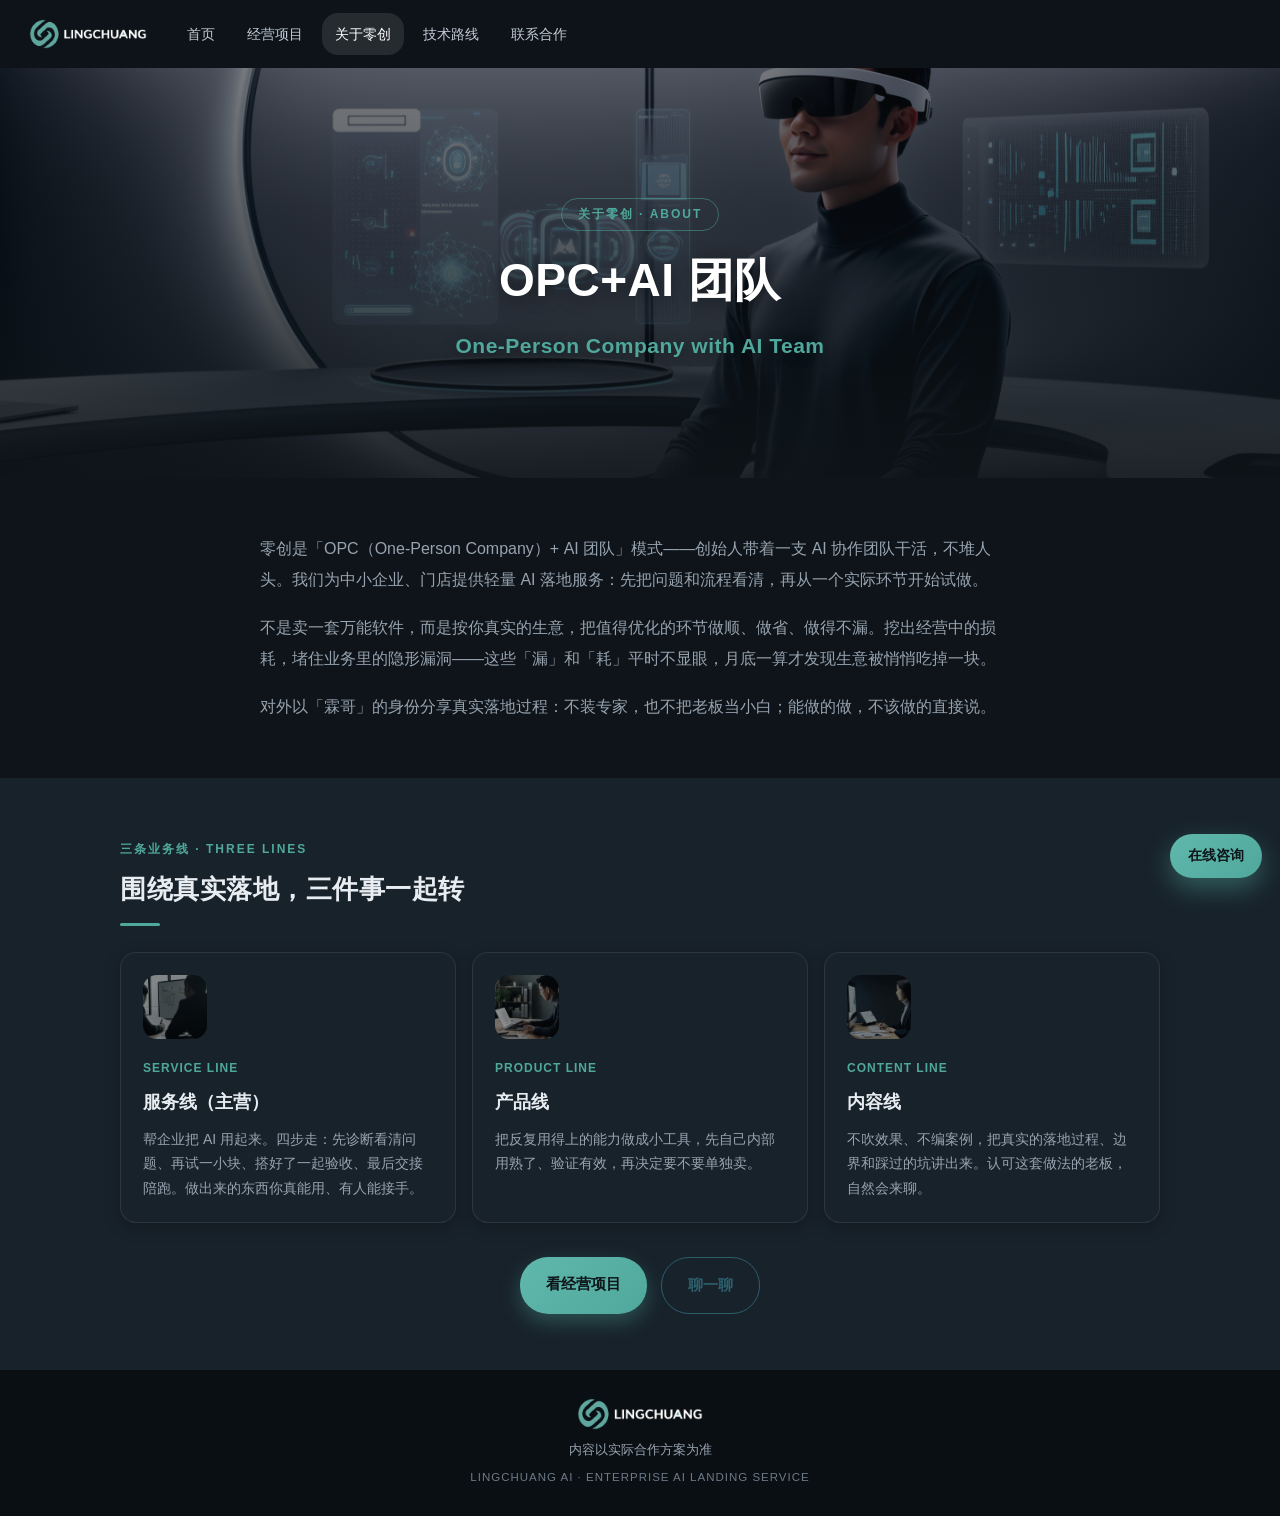
==== about.html @ 77841165 "零创官网 v3.0：星座图谱技术路线+合作底线+字体修复+联系页优化" ====
<!DOCTYPE html>
<html lang="zh-CN">
<head>
<meta charset="UTF-8">
<meta name="viewport" content="width=device-width, initial-scale=1.0">
<title>关于零创 · OPC + AI 团队</title>
<meta name="description" content="关于零创——OPC + AI 团队模式，按你真实的生意把值得优化的环节做顺、做省、做得不漏。服务线／产品线／内容线三线并行。">
<link rel="stylesheet" href="style.css">
  <link rel="icon" href="assets/logo/logo-icon-darkbg.png">
</head>
<body>
<nav class="site-nav">
  <a class="brand" href="index.html"><img src="assets/logo/logo-white.png" alt="零创 AI 企业落地服务"></a>
  <a href="index.html">首页</a>
  <a href="services.html">经营项目</a>
  <a href="about.html" class="active">关于零创</a>
  <a href="tech.html">技术路线</a>
  <a href="contact.html">联系合作</a>
</nav>

<section class="hero">
  <picture class="hero-bg">
    <img src="assets/about-hero.jpg" alt="" fetchpriority="high" decoding="async">
  </picture>
  <div class="hero-inner">
    <span class="badge">关于零创 · ABOUT</span>
    <h1>OPC+AI 团队</h1>
    <p class="hl-sub">One-Person Company with AI Team</p>
  </div>
</section>

<section class="section">
  <div class="container">
    <p class="about-lead">零创是「OPC（One-Person Company）+ AI 团队」模式——创始人带着一支 AI 协作团队干活，不堆人头。我们为中小企业、门店提供轻量 AI 落地服务：先把问题和流程看清，再从一个实际环节开始试做。</p>
    <p class="about-lead" style="margin-top:18px">不是卖一套万能软件，而是按你真实的生意，把值得优化的环节做顺、做省、做得不漏。挖出经营中的损耗，堵住业务里的隐形漏洞——这些「漏」和「耗」平时不显眼，月底一算才发现生意被悄悄吃掉一块。</p>
    <p class="about-lead" style="margin-top:18px">对外以「霖哥」的身份分享真实落地过程：不装专家，也不把老板当小白；能做的做，不该做的直接说。</p>
  </div>
</section>

<section class="section alt">
  <div class="container">
    <span class="eyebrow">三条业务线 · THREE LINES</span>
    <h2 class="h2">围绕真实落地，三件事一起转</h2>
    <div class="rule"></div>
    <div class="lines">
      <div class="line"><img loading="lazy" decoding="async" src="assets/dir_A.jpg"><div class="tag">SERVICE LINE</div><h3>服务线（主营）</h3><p>帮企业把 AI 用起来。四步走：先诊断看清问题、再试一小块、搭好了一起验收、最后交接陪跑。做出来的东西你真能用、有人能接手。</p></div>
      <div class="line"><img loading="lazy" decoding="async" src="assets/dir_B.jpg"><div class="tag">PRODUCT LINE</div><h3>产品线</h3><p>把反复用得上的能力做成小工具，先自己内部用熟了、验证有效，再决定要不要单独卖。</p></div>
      <div class="line"><img loading="lazy" decoding="async" src="assets/dir_C.jpg"><div class="tag">CONTENT LINE</div><h3>内容线</h3><p>不吹效果、不编案例，把真实的落地过程、边界和踩过的坑讲出来。认可这套做法的老板，自然会来聊。</p></div>
    </div>
    <div class="cta" style="margin-top:34px">
      <a class="btn btn-gold" href="services.html">看经营项目</a>
      <a class="btn btn-line" href="contact.html" style="border-color:var(--blue);color:var(--blue)">聊一聊</a>
    </div>
  </div>
</section>

<footer class="site-foot">
  <p><img class="foot-logo" src="assets/logo/logo-white.png" alt="零创 AI 企业落地服务"></p>
  <p>内容以实际合作方案为准</p>
  <p class="foot-en">LingChuang AI · Enterprise AI Landing Service</p>
</footer>

<button class="chat-fab" id="openChatBtn">在线咨询</button>

<script src="https://o.alicdn.com/appflow/chatbot/v1/AppflowChatSDK.js"></script>
<script>
  window.APPFLOW_CHAT_SDK.init({
    integrateConfig: {
      integrateId: 'cit-01083cbaf1fa46d0a3d8',
      domain: { requestDomain: 'https://1179180491329380.appflow.aliyunnest.com' }
    }
  });
</script>
<div class="chat-mask" id="chatMask"></div>
<div class="chat-panel" id="chatPanel">
  <div class="bar"><span>零创 AI 在线助手</span><div class="x" id="chatClose">×</div></div>
  <iframe src="https://1179180491329380.appflow.aliyunnest.com/webhook/home/b271bff17b8977775b9dcb58c8df6db574f133b3588fff1a439ec6384c709ce7919f0ac040108968f5/index" width="100%" height="100%" frameborder="0"></iframe>
</div>
<script>
  (function(){
    var panel=document.getElementById('chatPanel'),mask=document.getElementById('chatMask'),btn=document.getElementById('openChatBtn'),x=document.getElementById('chatClose');
    function open(){panel.classList.add('open');mask.classList.add('open');}
    function close(){panel.classList.remove('open');mask.classList.remove('open');}
    if(btn){btn.addEventListener('click',function(e){e.preventDefault();open();});}
    x.addEventListener('click',close);
    mask.addEventListener('click',close);
  })();
</script>
</body>
</html>
---- style.css ----
:root{
  --bg:#0E1419; --card:#18222B; --soft:#1E2A35;
  --ink:#E8EDF2; --muted:#97A3B0; --line:rgba(255,255,255,.09);
  --accent:#4FA89B; --accent-2:#5FB8AB; --blue:#2C5E6B;
  --gold:var(--accent); --navy:#0E1419;
  --maxw:1080px;
}
*{box-sizing:border-box;margin:0;padding:0;-webkit-tap-highlight-color:transparent}
html{scroll-behavior:smooth}
body{
  font-family:-apple-system,BlinkMacSystemFont,"PingFang SC","Hiragino Sans GB","Source Han Sans SC","Noto Sans CJK SC","Microsoft YaHei",sans-serif;
  color:var(--ink);background:var(--bg);line-height:1.75;font-size:16px;-webkit-font-smoothing:antialiased;
}
img{display:block;max-width:100%;height:auto}
a{color:inherit;text-decoration:none}
h1,h2,h3,h4,.sans{font-family:-apple-system,BlinkMacSystemFont,"PingFang SC","Hiragino Sans GB","Microsoft YaHei",sans-serif}
.container{max-width:var(--maxw);margin:0 auto;padding:0 20px}

/* 导航 */
.site-nav{position:sticky;top:0;z-index:50;background:rgba(14,20,25,.94);backdrop-filter:blur(8px);color:#E8EDF2;display:flex;align-items:center;gap:6px;padding:10px 16px;overflow-x:auto;font-size:14px}
.site-nav .brand{font-weight:800;color:var(--accent);white-space:nowrap;margin-right:8px;letter-spacing:1px;font-size:16px}
.site-nav .brand img{height:30px;width:auto;display:block;vertical-align:middle}
.site-nav a{padding:9px 13px;border-radius:16px;white-space:nowrap;color:#C2CCD8;font-weight:500}
.site-nav a:hover,.site-nav a.active{background:rgba(255,255,255,.10);color:#fff}

/* 通用区块 */
.section{padding:56px 0}
.section.alt{background:var(--card)}
.eyebrow{display:inline-block;color:var(--accent);font-weight:700;font-size:12px;letter-spacing:2px;text-transform:uppercase;margin-bottom:12px}
.h2{font-size:26px;font-weight:800;color:var(--ink);line-height:1.35;letter-spacing:.5px}
.h2 .sub{display:block;font-family:-apple-system,BlinkMacSystemFont,"PingFang SC","Hiragino Sans GB","Source Han Sans SC",sans-serif;font-size:15px;font-weight:500;color:var(--muted);margin-top:10px;line-height:1.7}
.rule{width:40px;height:3px;background:var(--accent);border-radius:2px;margin:16px 0 26px}
.lead{color:var(--muted);font-size:15px;line-height:1.85}

/* hero：全幅背景图 + 遮罩压字（双版本响应式，小图 P0 交付 hero-desktop.jpg / hero-mobile.jpg） */
.hero{position:relative;isolation:isolate;overflow:hidden;background:#0E1419;color:#fff;padding:88px 20px 78px;text-align:center}
.hero-bg{position:absolute;inset:0;z-index:-2;display:block}
.hero-bg img{display:block;width:100%;height:100%;object-fit:cover;object-position:center 32%;margin:0;max-width:none;border:0;border-radius:0;box-shadow:none}
.hero::after{content:"";position:absolute;inset:0;z-index:-1;background:linear-gradient(180deg,rgba(8,12,18,.55) 0%,rgba(10,16,22,.72) 52%,rgba(14,20,25,.92) 100%)}
.hero-inner{position:relative;max-width:820px;margin:0 auto}
.hero .badge{display:inline-block;font-size:12px;letter-spacing:2px;color:var(--accent);border:1px solid rgba(79,168,155,.5);border-radius:20px;padding:5px 16px;margin-bottom:20px;font-weight:600}
.hero h1{font-size:34px;font-weight:800;letter-spacing:.5px;line-height:1.3;text-shadow:0 2px 18px rgba(0,0,0,.45)}
.hero .hl-sub{color:var(--accent);font-size:18px;font-weight:700;margin-top:14px;letter-spacing:.5px;line-height:1.6;text-shadow:0 2px 14px rgba(0,0,0,.4)}
.hero p{color:#AEBAC8;margin-top:18px;font-size:15px;line-height:1.85;max-width:680px;margin-left:auto;margin-right:auto}
@media(min-width:768px){
  .hero{padding:130px 32px 116px}
  .hero h1{font-size:46px}
  .hero .hl-sub{font-size:21px;margin-top:18px}
  .hero p{font-size:16px;margin-top:22px}
}
.cta{display:flex;gap:14px;justify-content:center;margin-top:30px;flex-wrap:wrap}
.btn{display:inline-block;padding:14px 26px;border-radius:28px;font-weight:700;font-size:15px;text-align:center;transition:.15s;cursor:pointer;border:none;font-family:inherit}
.btn-gold{background:linear-gradient(135deg,var(--accent-2),var(--accent));color:#0E1419;box-shadow:0 8px 20px rgba(79,168,155,.35)}
.btn-gold:hover{transform:translateY(-1px)}
.btn-line{background:transparent;border:1.5px solid rgba(255,255,255,.55);color:#fff}
.btn-line:hover{background:rgba(255,255,255,.12)}

/* chips */
.chips{display:flex;flex-wrap:wrap;gap:10px}
.chips span{padding:10px 16px;background:var(--soft);border:1px solid var(--line);border-radius:14px;font-size:14px;font-weight:600;color:var(--ink)}

/* 栅格 */
.grid{display:grid;gap:16px}
@media(min-width:768px){.grid-2{grid-template-columns:1fr 1fr}.grid-3{grid-template-columns:1fr 1fr 1fr}}

/* pain / step */
.pain{display:flex;gap:14px;align-items:flex-start;background:var(--card);border-radius:16px;padding:18px;border:1px solid var(--line);box-shadow:0 4px 16px rgba(0,0,0,.25)}
.pain img{width:56px;height:56px;object-fit:contain;border-radius:12px;flex:none}
.pain .t{font-weight:700;color:var(--ink);font-size:16px}
.pain .d{color:var(--muted);font-size:14px;margin-top:4px;line-height:1.7}
.step{display:flex;gap:14px;align-items:center;background:var(--card);border-radius:16px;padding:18px;border:1px solid var(--line);box-shadow:0 4px 16px rgba(0,0,0,.25)}
.step .no{width:42px;height:42px;border-radius:13px;background:linear-gradient(135deg,var(--accent-2),var(--blue));color:#fff;display:flex;align-items:center;justify-content:center;font-weight:800;font-size:18px;flex:none;box-shadow:0 4px 12px rgba(44,94,107,.3);font-family:sans-serif}
.step img{width:52px;height:52px;object-fit:contain;border-radius:12px;flex:none}
.step .t{font-weight:700;color:var(--ink);font-size:16px}
.step .d{color:var(--muted);font-size:14px;margin-top:4px;line-height:1.7}

/* services 分组 + 详情 */
.groups{display:grid;gap:14px;margin:8px 0 28px}
@media(min-width:768px){.groups{grid-template-columns:1fr 1fr}}
.navgroup{background:var(--card);border:1px solid var(--line);border-radius:16px;padding:20px;box-shadow:0 4px 16px rgba(0,0,0,.25)}
.navgroup h3{color:var(--ink);font-size:16px;margin-bottom:14px;font-weight:800;display:flex;align-items:center;gap:8px}
.navgroup h3 .dot{width:8px;height:8px;border-radius:50%;background:var(--accent)}
.navgroup .items{display:flex;flex-wrap:wrap;gap:9px}
.navgroup .items a{padding:9px 14px;background:var(--soft);border-radius:20px;font-size:14px;color:var(--ink);font-weight:500;border:1px solid transparent;transition:.15s}
.navgroup .items a:hover{background:var(--accent);color:#0E1419;border-color:var(--accent)}

.svc{background:var(--card);border:1px solid var(--line);border-radius:18px;padding:26px 22px;margin-bottom:18px;box-shadow:0 4px 16px rgba(0,0,0,.25);scroll-margin-top:64px}
.svc .top{display:flex;align-items:baseline;gap:12px}
.svc .idx{font-size:34px;font-weight:800;color:var(--accent);line-height:1;flex:none;font-family:sans-serif}
.svc h2{font-size:22px;font-weight:800;color:var(--ink);line-height:1.3;letter-spacing:.5px}
.svc .en{color:var(--muted);font-size:11px;letter-spacing:1.5px;margin:6px 0 18px;font-weight:500;text-transform:uppercase}
.block{display:flex;gap:12px;margin-bottom:14px;align-items:flex-start;background:var(--soft);border-radius:12px;padding:14px;border-left:4px solid var(--blue)}
.block .tag{flex:none;width:26px;height:26px;border-radius:8px;display:flex;align-items:center;justify-content:center;font-weight:800;color:#fff;font-size:14px;margin-top:1px;font-family:sans-serif}
.tagA{background:var(--blue)} .tagB{background:var(--accent)} .tagC{background:var(--navy)} .tagD{background:#8A97A4}
.block .bd{font-size:14px;line-height:1.75}
.block .bd b{display:block;font-size:13px;font-weight:700;margin-bottom:3px;letter-spacing:.3px}
.block.A{border-left-color:var(--blue)} .block.A .bd b{color:var(--blue)}
.block.B{background:rgba(79,168,155,.10);border-left-color:var(--accent);box-shadow:0 4px 14px rgba(79,168,155,.12)} .block.B .bd b{color:var(--accent)}
.block.C{border-left-color:var(--accent)} .block.C .bd b{color:var(--accent-2)}
.block.D{background:rgba(255,255,255,.04);border-left-color:#3A4654} .block.D .bd{color:var(--muted);font-size:13px}
.block.D .bd b{color:#9AA6B2}

/* 五大场景概览 */
.scenes{display:grid;gap:16px;margin-top:6px}
@media(min-width:560px){.scenes{grid-template-columns:1fr 1fr}}
@media(min-width:900px){.scenes{grid-template-columns:repeat(5,1fr)}}
.scene{background:var(--card);border:1px solid var(--line);border-radius:16px;overflow:hidden;box-shadow:0 4px 16px rgba(0,0,0,.25)}
.scene img{width:100%;height:160px;object-fit:cover;margin:0}
.scene figcaption{padding:14px 16px}
.scene figcaption b{display:block;color:var(--ink);font-size:15px;font-weight:800;margin-bottom:3px}
.scene figcaption span{color:var(--muted);font-size:13px;line-height:1.6}
.scene-ph{height:160px;display:flex;align-items:center;justify-content:center;background:linear-gradient(135deg,var(--soft),#1b2630)}
.scene-ph span{color:var(--muted);font-size:12px;letter-spacing:1.5px}

/* hero 内引导链接 */
.hero-link{margin-top:18px}
.hero-link a{color:var(--accent);font-size:14px;font-weight:600;border-bottom:1px dashed rgba(79,168,155,.6);padding-bottom:2px}

/* 隐形漏洞 */
.leaks{display:grid;gap:12px}
@media(min-width:768px){.leaks{grid-template-columns:1fr 1fr}}
.leak{position:relative;background:var(--card);border:1px solid var(--line);border-left:4px solid #C0504D;border-radius:12px;padding:16px 18px 16px 44px;font-size:15px;line-height:1.75;color:var(--ink);box-shadow:0 4px 14px rgba(0,0,0,.25)}
.leak:before{content:"漏";position:absolute;left:14px;top:16px;width:20px;height:20px;border-radius:6px;background:#C0504D;color:#fff;font-size:11px;font-weight:700;display:flex;align-items:center;justify-content:center;font-family:sans-serif}

/* 七类服务 */
.whatwedo{display:grid;gap:12px}
@media(min-width:768px){.whatwedo{grid-template-columns:1fr 1fr}}
.wd{background:var(--card);border:1px solid var(--line);border-radius:12px;padding:15px 18px;box-shadow:0 3px 12px rgba(0,0,0,.22)}
.wd b{display:block;color:var(--ink);font-size:15px;font-weight:800;margin-bottom:3px}
.wd span{color:var(--muted);font-size:14px;line-height:1.7}

/* 老板最关心 */
.ask-h{color:var(--ink);font-size:19px;font-weight:800;margin:34px 0 16px;padding-left:13px;border-left:4px solid var(--accent);line-height:1.4}
.ask-h:first-of-type{margin-top:0}
.ask-h span{display:block;font-size:13px;font-weight:500;color:var(--muted);margin-top:4px}
.prices{display:grid;gap:12px}
@media(min-width:768px){.prices{grid-template-columns:1fr 1fr}}
.price{background:var(--card);border:1px solid var(--line);border-radius:14px;padding:18px;box-shadow:0 4px 14px rgba(0,0,0,.25)}
.price .pt{color:var(--muted);font-size:13px;font-weight:600;letter-spacing:.5px}
.price .pv{color:var(--ink);font-size:22px;font-weight:800;margin:6px 0 8px;font-family:-apple-system,BlinkMacSystemFont,"PingFang SC",sans-serif}
.price .pd{color:var(--muted);font-size:13px;line-height:1.7}
.price.free{background:rgba(79,168,155,.10);border-color:rgba(79,168,155,.45)}
.price.free .pv{color:var(--accent)}
.pricenote{margin-top:14px;padding:13px 16px;background:var(--soft);border-radius:10px;color:var(--muted);font-size:13px;line-height:1.75;border-left:3px solid var(--blue)}
.asklist{display:grid;gap:10px}
@media(min-width:768px){.asklist{grid-template-columns:1fr 1fr}}
.ai{display:flex;justify-content:space-between;align-items:center;gap:12px;background:var(--card);border:1px solid var(--line);border-radius:11px;padding:14px 17px}
.ai b{color:var(--ink);font-size:15px;font-weight:700}
.ai span{color:var(--muted);font-size:14px;text-align:right}

/* boundary */
.boundary ul{margin:0;padding:0;list-style:none}
.boundary li{position:relative;padding:14px 0 14px 28px;color:var(--ink);font-size:15px;border-bottom:1px solid var(--line);line-height:1.7}
.boundary li:last-child{border-bottom:none}
.boundary li:before{content:"";position:absolute;left:4px;top:20px;width:8px;height:8px;border-radius:50%;background:var(--accent)}
.boundary li b{color:var(--ink)}

/* about 业务线 */
.lines{display:grid;gap:16px}
@media(min-width:768px){.lines{grid-template-columns:1fr 1fr 1fr}}
.line{background:var(--card);border:1px solid var(--line);border-radius:16px;padding:22px;box-shadow:0 4px 16px rgba(0,0,0,.25)}
.line img{width:64px;height:64px;object-fit:cover;border-radius:14px;margin-bottom:14px}
.line .tag{display:inline-block;font-size:12px;color:var(--accent);font-weight:700;letter-spacing:1px;margin-bottom:8px}
.line h3{color:var(--ink);font-size:18px;margin-bottom:8px;font-weight:800}
.line p{color:var(--muted);font-size:14px;line-height:1.75}
.about-lead{max-width:760px;margin:0 auto;color:var(--muted);font-size:16px;line-height:1.9}

/* contact 页 */
.contact{position:relative;isolation:isolate;overflow:hidden;background:linear-gradient(165deg,#0B1116,#162330);color:#fff;padding:64px 20px}
.contact::after{content:"";position:absolute;inset:0;z-index:-1;background:linear-gradient(180deg,rgba(8,12,18,.72) 0%,rgba(10,16,22,.82) 50%,rgba(11,17,22,.94) 100%)}
.contact .hero-bg{position:absolute;inset:0;z-index:-2;display:block}
.contact .hero-bg img{display:block;width:100%;height:100%;object-fit:cover;object-position:center;margin:0;max-width:none;border:0;border-radius:0;box-shadow:none}
.contact .hero-inner{position:relative;max-width:820px;margin:0 auto}
.contact .eyebrow{color:var(--accent)}
.contact h1{font-size:30px;font-weight:800;line-height:1.35;margin-bottom:10px}
.contact .sub{color:#AEBAC8;font-size:16px;margin-bottom:28px}
.contact .row{max-width:420px;margin:0 auto 8px}
.contact .row .item{background:rgba(255,255,255,.06);padding:14px 18px;border-radius:12px;font-size:15px;border:1px solid rgba(255,255,255,.1);margin-bottom:10px;display:flex;gap:10px;align-items:center}
.contact .row b{color:var(--accent);font-weight:700;min-width:72px}
.contact .row a{color:#fff}
.contact .formbtns{display:flex;flex-direction:column;gap:14px;max-width:320px;margin:24px auto}
.contact .aidiag{display:block;padding:16px 22px;border-radius:30px;background:linear-gradient(135deg,var(--accent-2),var(--accent));color:#0E1419;font-weight:800;font-size:16px;text-align:center;box-shadow:0 10px 26px rgba(79,168,155,.4)}
.contact .aidiag2{display:block;padding:16px 22px;border-radius:30px;text-align:center;background:linear-gradient(135deg,#2E8B57,#1F6B43);color:#fff;font-weight:800;font-size:16px;box-shadow:0 10px 26px rgba(46,139,87,.35)}
.contact .wip{color:#8A97A4}

/* 报价逻辑（contact 内，不公开数字） */
.contact .quote{border:1px solid rgba(255,255,255,.12);border-radius:14px;padding:18px 20px;margin:24px auto 0;max-width:480px;background:rgba(255,255,255,.05);text-align:left}
.contact .quote .qt{color:var(--accent);font-weight:700;font-size:14px;margin-bottom:14px;letter-spacing:.3px;text-align:center}
.contact .quote ul{margin:0;padding:0;list-style:none}
.contact .quote li{position:relative;padding:11px 0 11px 26px;color:#C7D0DA;font-size:14px;line-height:1.8;border-bottom:1px solid rgba(255,255,255,.1)}
.contact .quote li:last-child{border-bottom:none}
.contact .quote li:before{content:"";position:absolute;left:4px;top:17px;width:8px;height:8px;border-radius:50%;background:var(--accent)}
.contact .quote li b{color:#fff}
.contact .quote .qn{margin-top:14px;color:#8A97A4;font-size:12.5px;line-height:1.7}
.contact .quote .qn a{color:var(--accent);font-weight:600;white-space:nowrap}
.contact .lead{color:#AEBAC8;font-size:18px;max-width:680px;margin:24px auto 0;text-align:left;line-height:1.9}

/* 微信二维码 */
.wx-qr{max-width:188px;margin:22px auto 0;background:rgba(255,255,255,.08);border:1px solid rgba(255,255,255,.18);border-radius:14px;padding:14px;text-align:center}
.wx-qr img{width:158px;height:158px;object-fit:cover;border-radius:8px;margin:0 auto;background:#fff;padding:7px;box-shadow:0 6px 16px rgba(0,0,0,.3)}
.wx-qr .cap{color:#AEBAC8;font-size:13px;margin-top:10px}

/* footer */
.site-foot{padding:28px 20px;text-align:center;color:var(--muted);font-size:13px;background:#0A0F14;line-height:1.8}
.site-foot .foot-logo{height:32px;width:auto;opacity:1;margin:0 auto 8px;display:block}
/* 英文点缀（提升高级感，与中文主体呼应） */
.hl-en{display:block;color:var(--muted);font-size:13px;letter-spacing:2.5px;text-transform:uppercase;font-weight:600;margin-top:16px;font-family:-apple-system,BlinkMacSystemFont,"PingFang SC",sans-serif}
.hl-title-en{display:block;color:var(--accent);font-size:24px;letter-spacing:3px;text-transform:uppercase;font-weight:700;margin-top:8px;line-height:1.3;text-shadow:0 2px 14px rgba(0,0,0,.4);font-family:-apple-system,BlinkMacSystemFont,"PingFang SC",sans-serif}
.scene figcaption .en{display:block;color:var(--accent);font-size:11px;letter-spacing:1.5px;text-transform:uppercase;font-weight:600;margin-top:6px}
.foot-en{color:#6E7A88;font-size:11.5px;letter-spacing:1px;margin-top:6px;text-transform:uppercase}
.mini-en{display:inline-block;color:var(--muted);font-size:11px;letter-spacing:1px;text-transform:uppercase;margin-left:8px;font-weight:500;vertical-align:middle}

/* 场景卡占位（小图配图未到时使用，图到即换 <img>） */


/* 行业细分子项目库 */
.ind-group{margin-bottom:28px}
.ind-group h3{color:var(--ink);font-size:17px;font-weight:800;margin-bottom:14px}
.ind-items{display:grid;gap:12px}
@media(min-width:560px){.ind-items{grid-template-columns:1fr 1fr}}
@media(min-width:900px){.ind-items{grid-template-columns:repeat(3,1fr)}}
.ind-item{position:relative;background:var(--card);border:1px solid var(--line);border-radius:14px;padding:16px 18px 16px}
.ind-item b{display:block;color:var(--ink);font-size:15px;font-weight:700;margin-bottom:5px;padding-right:34px}
.ind-item span{display:block;color:var(--muted);font-size:13.5px;line-height:1.7}
.ind-item i{position:absolute;top:14px;right:14px;width:22px;height:22px;border-radius:7px;display:flex;align-items:center;justify-content:center;font-style:normal;font-size:11px;font-weight:800;color:#fff;font-family:-apple-system,BlinkMacSystemFont,"PingFang SC",sans-serif}
.cat-A{background:var(--blue)} .cat-B{background:var(--accent)} .cat-C{background:var(--navy)} .cat-D{background:#8A97A4}

/* 服务导航子项（行业细分 chip） */
.navgroup .items a.sub-item{background:transparent;border:1px dashed var(--line);color:var(--muted);font-weight:500}
.navgroup .items a.sub-item:hover{background:rgba(255,255,255,.06);color:var(--ink);border-color:var(--accent)}


/* 悬浮客服入口 */
.chat-fab{position:fixed;right:18px;bottom:22px;z-index:9000;display:flex;align-items:center;gap:8px;padding:13px 18px;border-radius:30px;background:linear-gradient(135deg,var(--accent-2),var(--accent));color:#0E1419;font-weight:800;font-size:14px;box-shadow:0 10px 26px rgba(79,168,155,.45);cursor:pointer;border:none;font-family:inherit}
.chat-fab:active{transform:translateY(1px)}

/* 客服全屏弹层 */
.chat-mask{position:fixed;inset:0;z-index:9998;background:rgba(0,0,0,.55);display:none}
.chat-mask.open{display:block}
.chat-panel{position:fixed;inset:0;z-index:9999;background:#fff;display:none;flex-direction:column}
.chat-panel.open{display:flex}
.chat-panel .bar{height:50px;flex:none;display:flex;align-items:center;justify-content:space-between;padding:0 14px;background:#0E1419;color:#fff;font-weight:700;font-size:15px}
.chat-panel .bar .x{width:34px;height:34px;border-radius:50%;display:flex;align-items:center;justify-content:center;font-size:20px;background:rgba(255,255,255,.16);color:#fff}
.chat-panel iframe{flex:1;width:100%;height:100%;border:0;background:#fff}
/* 隐藏 AppFlow 默认悬浮球（保留自定义「在线咨询」入口） */
#appflow-chat-container{display:none!important}

/* tech 页 技术路线/交付标准/数据安全 */
.tech-pts{margin:0;padding:0;list-style:none}
.tech-pts li{position:relative;padding:15px 0 15px 30px;color:var(--ink);font-size:15px;line-height:1.85;border-bottom:1px solid var(--line)}
.tech-pts li:last-child{border-bottom:none}
.tech-pts li:before{content:"";position:absolute;left:4px;top:21px;width:9px;height:9px;border-radius:50%;background:var(--accent)}
.tech-pts li b{color:var(--ink)}
.compare{display:grid;gap:14px;margin-top:6px}
@media(min-width:768px){.compare{grid-template-columns:1fr 1fr 1fr}}
.cmp{background:var(--card);border:1px solid var(--line);border-radius:16px;padding:22px;box-shadow:0 4px 16px rgba(0,0,0,.25)}
.cmp h3{color:var(--ink);font-size:16px;font-weight:800;margin-bottom:10px;padding-bottom:10px;border-bottom:1px solid var(--line)}
.cmp p{color:var(--muted);font-size:14px;line-height:1.75}
.cmp.us{background:rgba(79,168,155,.10);border-color:rgba(79,168,155,.5);box-shadow:0 6px 18px rgba(79,168,155,.18)}
.cmp.us h3{color:var(--accent)}

/* tech 结构图 */
.tech-diagram{display:block;width:100%;max-width:880px;height:auto;margin:8px auto 30px;border:1px solid var(--line);border-radius:14px;background:var(--card);padding:14px;box-shadow:0 6px 20px rgba(0,0,0,.28)}

/* 模态弹层（大单项点开看小弹出项） */
.modal-mask{position:fixed;inset:0;z-index:9800;background:rgba(4,8,12,.66);backdrop-filter:blur(2px);display:none;align-items:center;justify-content:center;padding:20px}
.modal-mask.open{display:flex}
.modal{background:var(--card);border:1px solid var(--line);border-radius:18px;max-width:600px;width:100%;max-height:86vh;overflow:auto;padding:30px 28px 26px;position:relative;box-shadow:0 24px 60px rgba(0,0,0,.5)}
.modal .x{position:absolute;top:14px;right:16px;width:34px;height:34px;border-radius:50%;background:rgba(255,255,255,.08);color:var(--ink);display:flex;align-items:center;justify-content:center;font-size:22px;cursor:pointer;font-family:sans-serif;line-height:1}
.modal .x:hover{background:rgba(255,255,255,.18)}
.modal h3{font-size:21px;font-weight:800;color:var(--ink);line-height:1.35;padding-right:36px;letter-spacing:.5px}
.modal .en{color:var(--muted);font-size:11px;letter-spacing:1.5px;text-transform:uppercase;margin:6px 0 18px}
.m-block{display:flex;gap:12px;margin-bottom:13px;align-items:flex-start;background:var(--soft);border-radius:12px;padding:14px;border-left:4px solid var(--blue)}
.m-tag{flex:none;width:26px;height:26px;border-radius:8px;display:flex;align-items:center;justify-content:center;font-weight:800;color:#fff;font-size:14px;font-family:sans-serif}
.m-bd{flex:1;min-width:0}
.m-bd b{display:block;font-size:13px;font-weight:700;margin-bottom:4px;letter-spacing:.3px;color:var(--ink)}
.m-bd p{font-size:14px;line-height:1.75;color:var(--ink)}
.m-cat{flex:none;width:24px;height:24px;border-radius:7px;display:flex;align-items:center;justify-content:center;font-style:normal;font-size:11px;font-weight:800;color:#fff;font-family:sans-serif}

/* 行业卡（大单项，点开弹细分） */
.ind-cards{display:grid;gap:14px;margin-top:6px}
@media(min-width:560px){.ind-cards{grid-template-columns:1fr 1fr}}
@media(min-width:900px){.ind-cards{grid-template-columns:repeat(4,1fr)}}
.ind-card{display:flex;flex-direction:column;align-items:flex-start;gap:4px;background:var(--card);border:1px solid var(--line);border-radius:16px;padding:18px;box-shadow:0 4px 16px rgba(0,0,0,.25);cursor:pointer;text-align:left;transition:.15s;font-family:inherit;color:inherit;width:100%}
.ind-card:hover{transform:translateY(-2px);border-color:rgba(79,168,155,.5)}
.ind-card .ic{font-size:26px;line-height:1}
.ind-card b{color:var(--ink);font-size:16px;font-weight:800;margin-top:4px}
.ind-card .cn{color:var(--accent);font-size:13px;font-weight:600}

/* 星状散射布局（中心标题 + 10卡片不规则围绕 + SVG连线 + hover放大） */
.star-map{position:relative;width:100%;height:760px;margin-top:20px}
@media(max-width:767px){.star-map{height:auto;min-height:auto;padding:0}}
.star-svg{position:absolute;inset:0;width:100%;height:100%;pointer-events:none;z-index:1}
.star-svg line{stroke:rgba(79,168,155,.12);stroke-width:1;transition:stroke .25s,stroke-width .25s}
.star-svg line.active{stroke:var(--accent);stroke-width:1.5;opacity:.7}
.star-hub{position:absolute;top:50%;left:50%;transform:translate(-50%,-50%);z-index:10;text-align:center;pointer-events:none}
.star-hub .sh-dot{width:16px;height:16px;border-radius:50%;background:var(--accent);margin:0 auto;box-shadow:0 0 24px rgba(79,168,155,.5),0 0 8px rgba(79,168,155,.8)}
.star-hub .sh-title{font-size:16px;font-weight:800;color:var(--accent);letter-spacing:1px;margin-top:12px;line-height:1.3;text-shadow:0 0 16px rgba(79,168,155,.25)}
.star-hub .sh-en{font-size:9px;color:var(--muted);letter-spacing:2px;margin-top:4px;text-transform:uppercase}
.star-sat{position:absolute;z-index:5;cursor:default;outline:none;display:flex;flex-direction:column;align-items:center;transition:transform .2s}
.star-sat:hover,.star-sat:focus-within,.star-sat.open{z-index:20}
.star-sat .ss-dot{width:10px;height:10px;border-radius:50%;background:rgba(79,168,155,.35);border:1.5px solid rgba(79,168,155,.5);transition:all .2s;flex:none}
.star-sat:hover .ss-dot,.star-sat:focus-within .ss-dot,.star-sat.open .ss-dot{width:14px;height:14px;background:var(--accent);border-color:var(--accent);box-shadow:0 0 16px rgba(79,168,155,.5)}
.star-sat .ss-t{font-size:18px;font-weight:600;color:var(--muted);margin-top:8px;white-space:nowrap;transition:color .2s}
.star-sat:hover .ss-t,.star-sat:focus-within .ss-t,.star-sat.open .ss-t{color:var(--accent)}
.star-sat .ss-body{position:absolute;z-index:30;background:var(--card);border:1px solid rgba(79,168,155,.35);border-radius:12px;padding:14px 16px;box-shadow:0 14px 36px rgba(0,0,0,.5);color:var(--ink);font-size:13px;line-height:1.75;display:none;width:220px;white-space:normal}
.star-sat:hover .ss-body,.star-sat:focus-within .ss-body,.star-sat.open .ss-body{display:block}
@media(max-width:767px){
  .star-map{height:auto;display:flex;flex-direction:column;gap:14px;align-items:center;padding:20px 0}
  .star-svg{display:none}
  .star-hub{position:relative;top:auto;left:auto;transform:none;margin-bottom:10px}
  .star-sat{position:relative;top:auto!important;left:auto!important;transform:none!important;flex-direction:row;gap:10px;width:90%}
  .star-sat .ss-t{margin-top:0}
  .star-sat .ss-body{position:relative;left:auto!important;width:100%;margin-top:8px}
}

/* 标题 + 悬浮弹出（鼠标到位自动弹出，不必点击；触摸点击兜底） */
.pops{display:grid;gap:12px;margin-top:6px}
@media(min-width:768px){.pops{grid-template-columns:1fr 1fr}}
.pop{position:relative;background:var(--card);border:1px solid var(--line);border-radius:14px;padding:16px 18px;cursor:default;transition:.15s;outline:none}
.pop:hover,.pop:focus-within,.pop.open{background:rgba(79,168,155,.08);border-color:rgba(79,168,155,.45)}
.pop .pt{font-size:17px;font-weight:800;color:var(--ink);display:block}
.pop .pt:after{content:"悬浮查看 ›";font-size:12px;font-weight:600;color:var(--accent);margin-left:10px;letter-spacing:.5px;font-family:sans-serif}
.pop .pop-body{position:absolute;top:calc(100% + 10px);left:0;right:0;z-index:60;background:var(--card);border:1px solid rgba(79,168,155,.4);border-radius:14px;padding:16px 18px;box-shadow:0 16px 40px rgba(0,0,0,.45);color:var(--ink);font-size:15px;line-height:1.8;display:none}
.pop:hover .pop-body,.pop:focus-within .pop-body,.pop.open .pop-body{display:block}
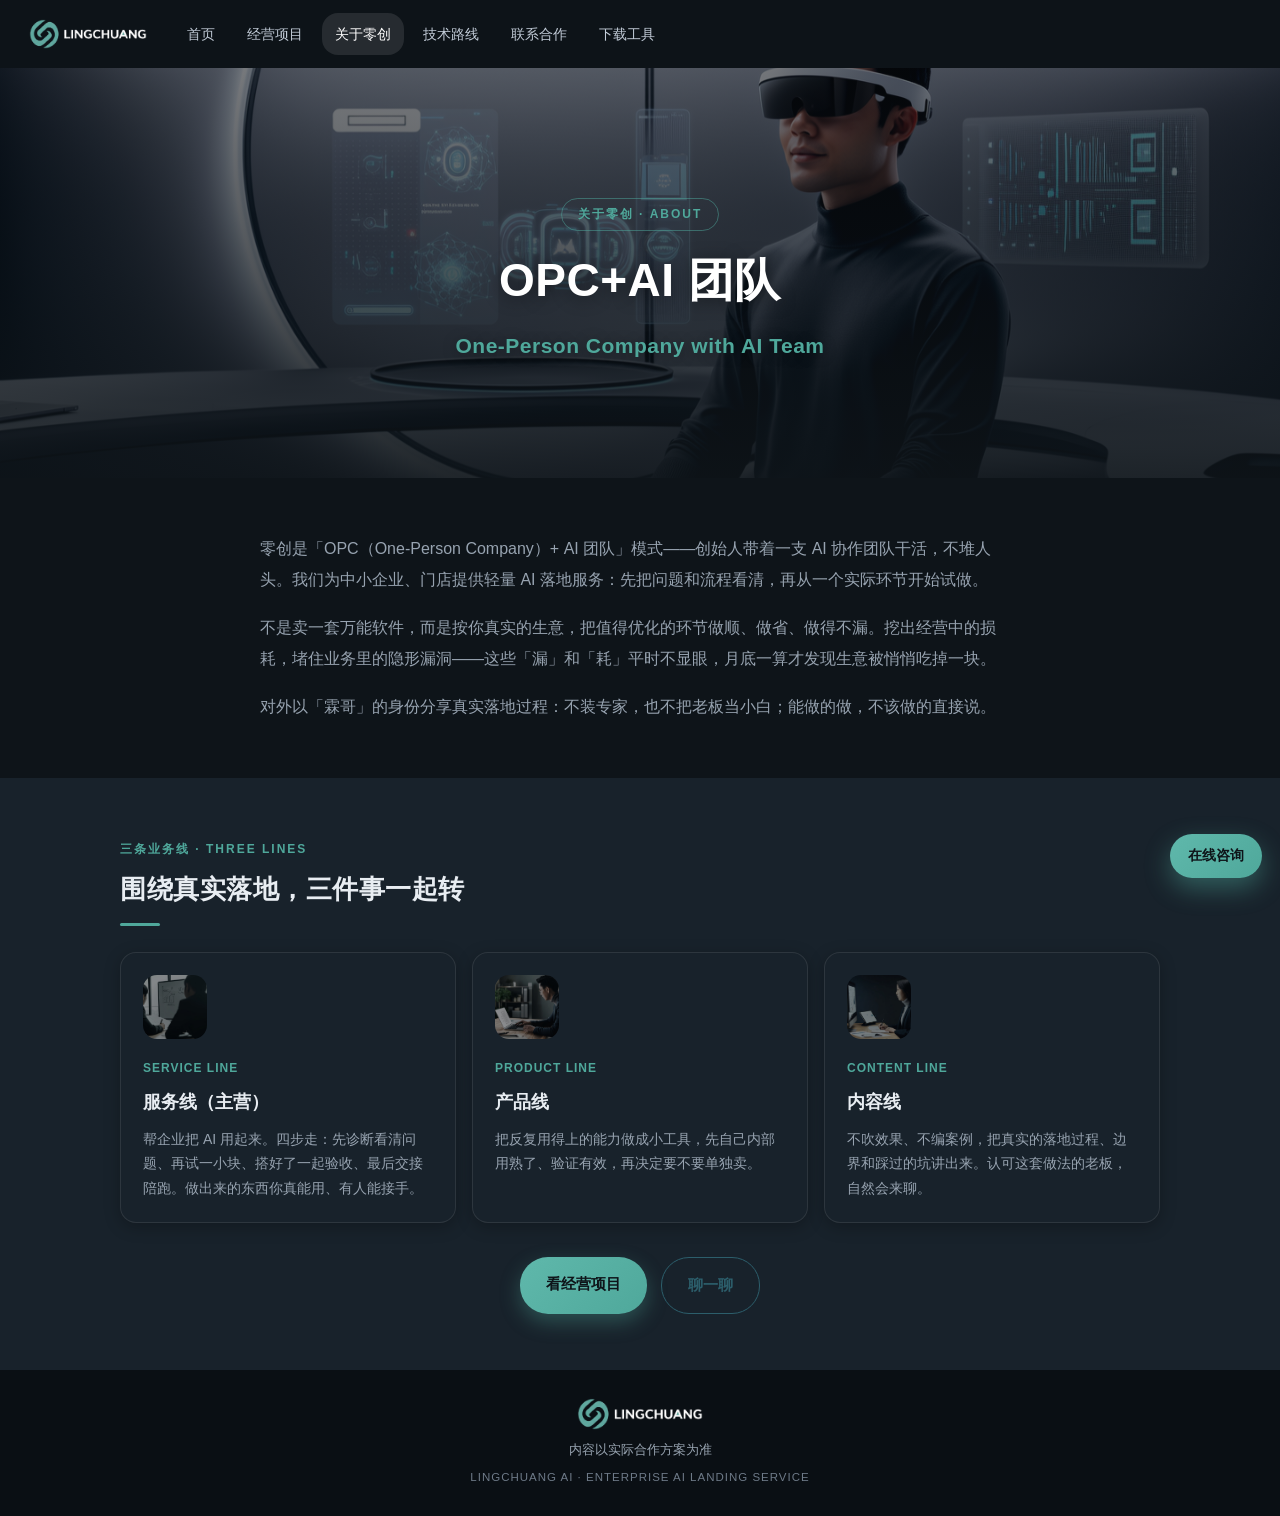
==== commit a386a8b2: "新增下载工具页 downloads.html（转写器 v0.2.28 + 一键部署 v0.1.0），全站导航加入口" ====
--- a/about.html
+++ b/about.html
@@ -16,6 +16,7 @@
   <a href="about.html" class="active">关于零创</a>
   <a href="tech.html">技术路线</a>
   <a href="contact.html">联系合作</a>
+  <a href="downloads.html">下载工具</a>
 </nav>
 
 <section class="hero">
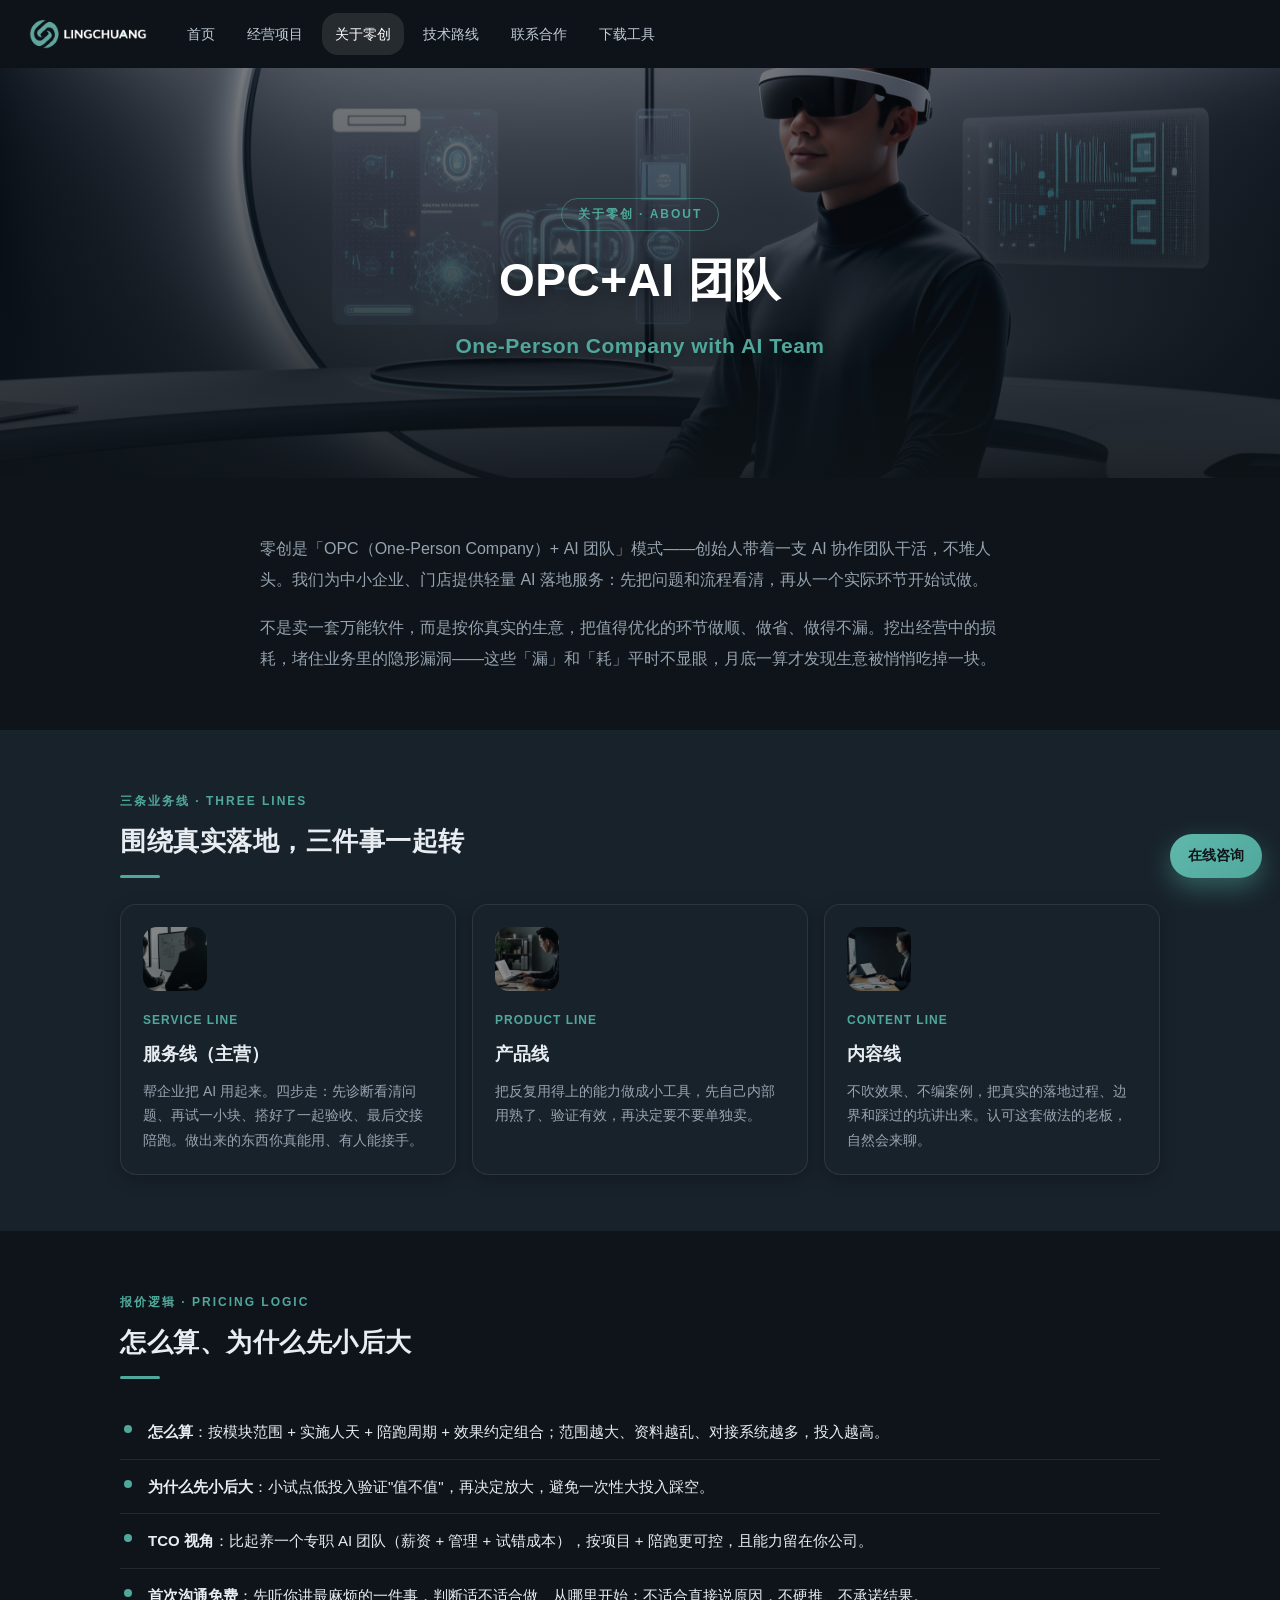
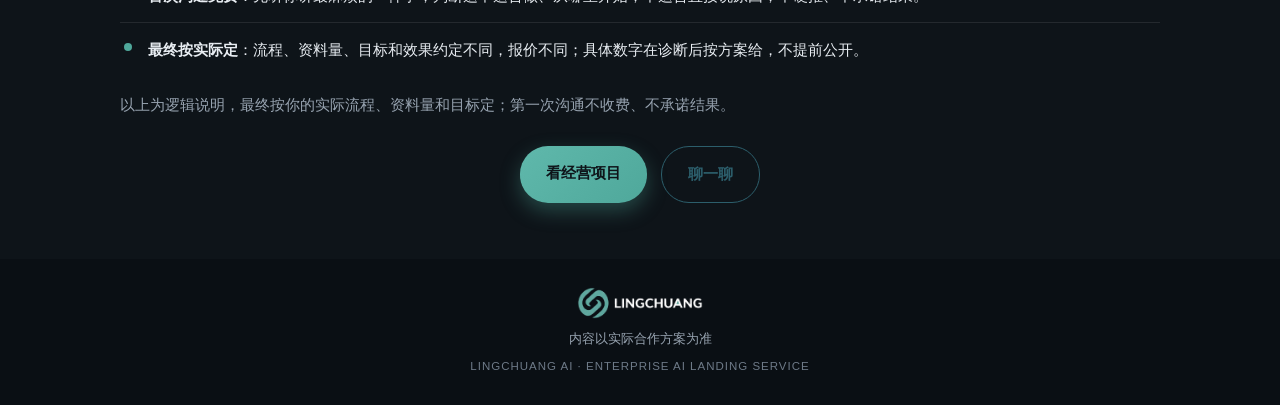
==== commit 9c778930: "官网v3.1: 八类落地服务/11大场景/38项服务/19细分四段式弹层/技术路线白话框架/对外版客户承诺/about报价逻辑/contact改GitHub Pages" ====
--- a/about.html
+++ b/about.html
@@ -34,7 +34,6 @@
   <div class="container">
     <p class="about-lead">零创是「OPC（One-Person Company）+ AI 团队」模式——创始人带着一支 AI 协作团队干活，不堆人头。我们为中小企业、门店提供轻量 AI 落地服务：先把问题和流程看清，再从一个实际环节开始试做。</p>
     <p class="about-lead" style="margin-top:18px">不是卖一套万能软件，而是按你真实的生意，把值得优化的环节做顺、做省、做得不漏。挖出经营中的损耗，堵住业务里的隐形漏洞——这些「漏」和「耗」平时不显眼，月底一算才发现生意被悄悄吃掉一块。</p>
-    <p class="about-lead" style="margin-top:18px">对外以「霖哥」的身份分享真实落地过程：不装专家，也不把老板当小白；能做的做，不该做的直接说。</p>
   </div>
 </section>
 
@@ -43,12 +42,30 @@
     <span class="eyebrow">三条业务线 · THREE LINES</span>
     <h2 class="h2">围绕真实落地，三件事一起转</h2>
     <div class="rule"></div>
-    <div class="lines">
+      <div class="lines">
       <div class="line"><img loading="lazy" decoding="async" src="assets/dir_A.jpg"><div class="tag">SERVICE LINE</div><h3>服务线（主营）</h3><p>帮企业把 AI 用起来。四步走：先诊断看清问题、再试一小块、搭好了一起验收、最后交接陪跑。做出来的东西你真能用、有人能接手。</p></div>
       <div class="line"><img loading="lazy" decoding="async" src="assets/dir_B.jpg"><div class="tag">PRODUCT LINE</div><h3>产品线</h3><p>把反复用得上的能力做成小工具，先自己内部用熟了、验证有效，再决定要不要单独卖。</p></div>
       <div class="line"><img loading="lazy" decoding="async" src="assets/dir_C.jpg"><div class="tag">CONTENT LINE</div><h3>内容线</h3><p>不吹效果、不编案例，把真实的落地过程、边界和踩过的坑讲出来。认可这套做法的老板，自然会来聊。</p></div>
     </div>
-    <div class="cta" style="margin-top:34px">
+  </div>
+</section>
+
+<section class="section">
+  <div class="container">
+    <span class="eyebrow">报价逻辑 · PRICING LOGIC</span>
+    <h2 class="h2">怎么算、为什么先小后大</h2>
+    <div class="rule"></div>
+    <div class="boundary">
+      <ul>
+        <li><b>怎么算</b>：按模块范围 + 实施人天 + 陪跑周期 + 效果约定组合；范围越大、资料越乱、对接系统越多，投入越高。</li>
+        <li><b>为什么先小后大</b>：小试点低投入验证"值不值"，再决定放大，避免一次性大投入踩空。</li>
+        <li><b>TCO 视角</b>：比起养一个专职 AI 团队（薪资 + 管理 + 试错成本），按项目 + 陪跑更可控，且能力留在你公司。</li>
+        <li><b>首次沟通免费</b>：先听你讲最麻烦的一件事，判断适不适合做、从哪里开始；不适合直接说原因，不硬推、不承诺结果。</li>
+        <li><b>最终按实际定</b>：流程、资料量、目标和效果约定不同，报价不同；具体数字在诊断后按方案给，不提前公开。</li>
+      </ul>
+    </div>
+    <p class="lead" style="margin-top:14px">以上为逻辑说明，最终按你的实际流程、资料量和目标定；第一次沟通不收费、不承诺结果。</p>
+    <div class="cta" style="margin-top:28px">
       <a class="btn btn-gold" href="services.html">看经营项目</a>
       <a class="btn btn-line" href="contact.html" style="border-color:var(--blue);color:var(--blue)">聊一聊</a>
     </div>
--- a/style.css
+++ b/style.css
@@ -323,3 +323,31 @@
 .pop .pt:after{content:"悬浮查看 ›";font-size:12px;font-weight:600;color:var(--accent);margin-left:10px;letter-spacing:.5px;font-family:sans-serif}
 .pop .pop-body{position:absolute;top:calc(100% + 10px);left:0;right:0;z-index:60;background:var(--card);border:1px solid rgba(79,168,155,.4);border-radius:14px;padding:16px 18px;box-shadow:0 16px 40px rgba(0,0,0,.45);color:var(--ink);font-size:15px;line-height:1.8;display:none}
 .pop:hover .pop-body,.pop:focus-within .pop-body,.pop.open .pop-body{display:block}
+
+/* 下载页安装说明折叠块 */
+details.howto{margin:26px auto 0;max-width:860px;background:var(--card);border:1px solid rgba(79,168,155,.35);border-radius:14px;text-align:left}
+details.howto summary{cursor:pointer;padding:16px 20px;font-weight:700;color:var(--accent);font-size:15px;list-style:none;line-height:1.6}
+details.howto summary::-webkit-details-marker{display:none}
+details.howto summary:before{content:"▶ ";font-size:11px;display:inline-block;margin-right:2px;transition:transform .15s}
+details.howto[open] summary:before{transform:rotate(90deg)}
+details.howto .howto-body{padding:2px 20px 18px;color:var(--muted);font-size:14px;line-height:1.85}
+details.howto .howto-body>p{margin-bottom:8px}
+details.howto .hw{margin-top:12px;padding:12px 16px;background:var(--soft);border-radius:10px;border-left:3px solid var(--accent)}
+details.howto .hw b{color:var(--ink);display:block;margin-bottom:4px;font-size:14px}
+details.howto .hw p{margin:4px 0;color:var(--muted);font-size:13.5px;line-height:1.8}
+details.howto .howto-note{margin-top:14px;color:var(--muted);font-size:13px}
+details.howto .howto-note b{color:var(--ink)}
+
+/* 下载页：下载前说明模态 */
+.dl-modal{max-width:720px;text-align:left}
+.dl-modal h3{font-size:22px;line-height:1.45}
+.dl-modal .dl-sec{margin-top:16px;padding:13px 16px;background:var(--soft);border-radius:12px;border-left:3px solid var(--blue)}
+.dl-modal .dl-sec>p{margin:6px 0 0;font-size:14px;line-height:1.8;color:var(--ink)}
+.dl-modal .dl-sec>b{display:block;color:var(--accent);font-size:15px;font-weight:800;margin-bottom:2px}
+.dl-modal .dl-sec em{font-style:normal;color:var(--ink);font-weight:600}
+.dl-modal .dl-sec .warn{display:inline-block;margin:2px 2px;padding:2px 10px;background:rgba(192,80,77,.16);border:1px solid rgba(192,80,77,.5);border-radius:8px;color:#E8A09B;font-size:13px;font-weight:600}
+.dl-modal .dl-sec .tip{margin-top:8px;color:var(--muted);font-size:13px}
+.dl-modal .dl-sec.os{border-left-color:var(--accent)}
+.dl-modal .dl-sec.help{border-left-color:#C0504D;background:rgba(192,80,77,.10)}
+.dl-modal .dl-actions{display:flex;gap:12px;margin-top:20px;justify-content:center;flex-wrap:wrap}
+.dl-modal .dl-actions .btn{padding:14px 30px;font-size:15px}
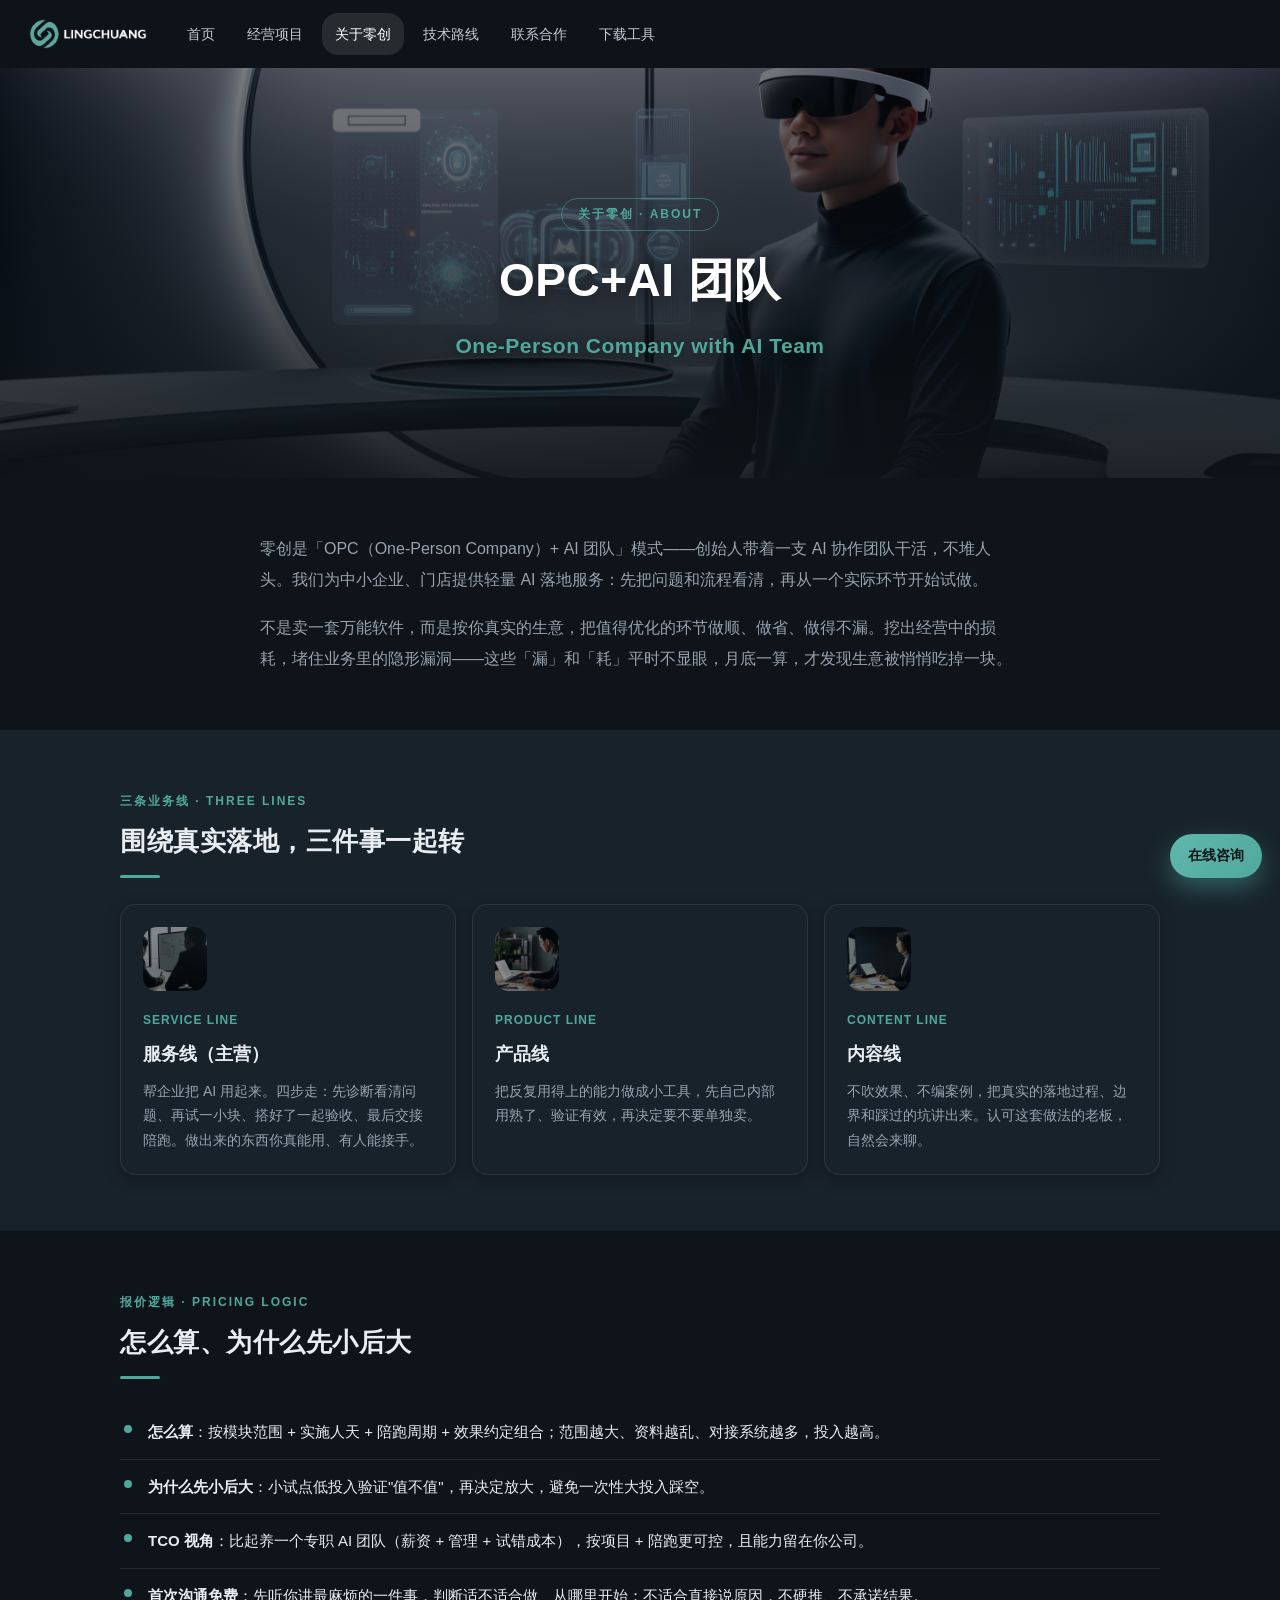
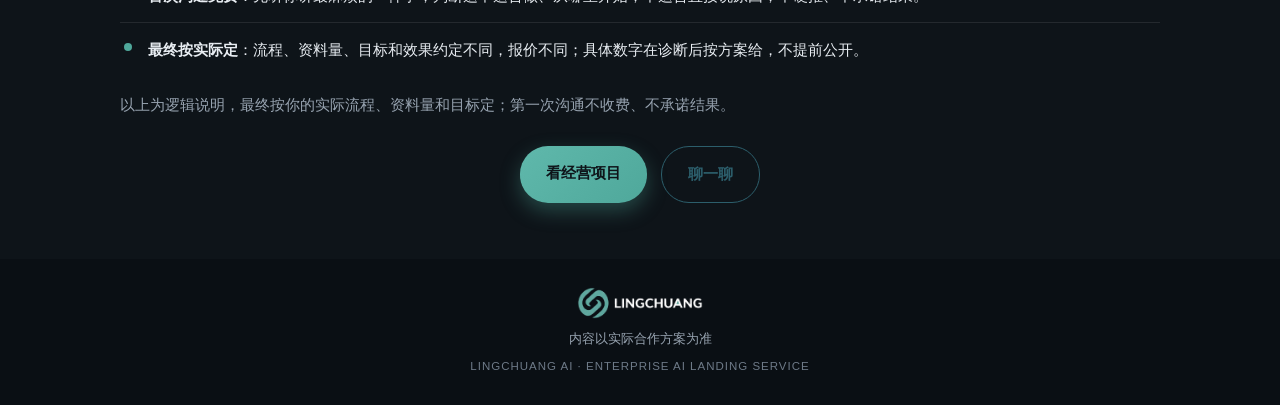
==== commit 628ad80b: "官网v3.2: 首页补"先说清楚"区块并按宣传册逐字修正;services移除错位/多余区块、修正场景卡文案与定价;about/tech细节对齐" ====
--- a/about.html
+++ b/about.html
@@ -33,7 +33,7 @@
 <section class="section">
   <div class="container">
     <p class="about-lead">零创是「OPC（One-Person Company）+ AI 团队」模式——创始人带着一支 AI 协作团队干活，不堆人头。我们为中小企业、门店提供轻量 AI 落地服务：先把问题和流程看清，再从一个实际环节开始试做。</p>
-    <p class="about-lead" style="margin-top:18px">不是卖一套万能软件，而是按你真实的生意，把值得优化的环节做顺、做省、做得不漏。挖出经营中的损耗，堵住业务里的隐形漏洞——这些「漏」和「耗」平时不显眼，月底一算才发现生意被悄悄吃掉一块。</p>
+    <p class="about-lead" style="margin-top:18px">不是卖一套万能软件，而是按你真实的生意，把值得优化的环节做顺、做省、做得不漏。挖出经营中的损耗，堵住业务里的隐形漏洞——这些「漏」和「耗」平时不显眼，月底一算，才发现生意被悄悄吃掉一块。</p>
   </div>
 </section>
 
